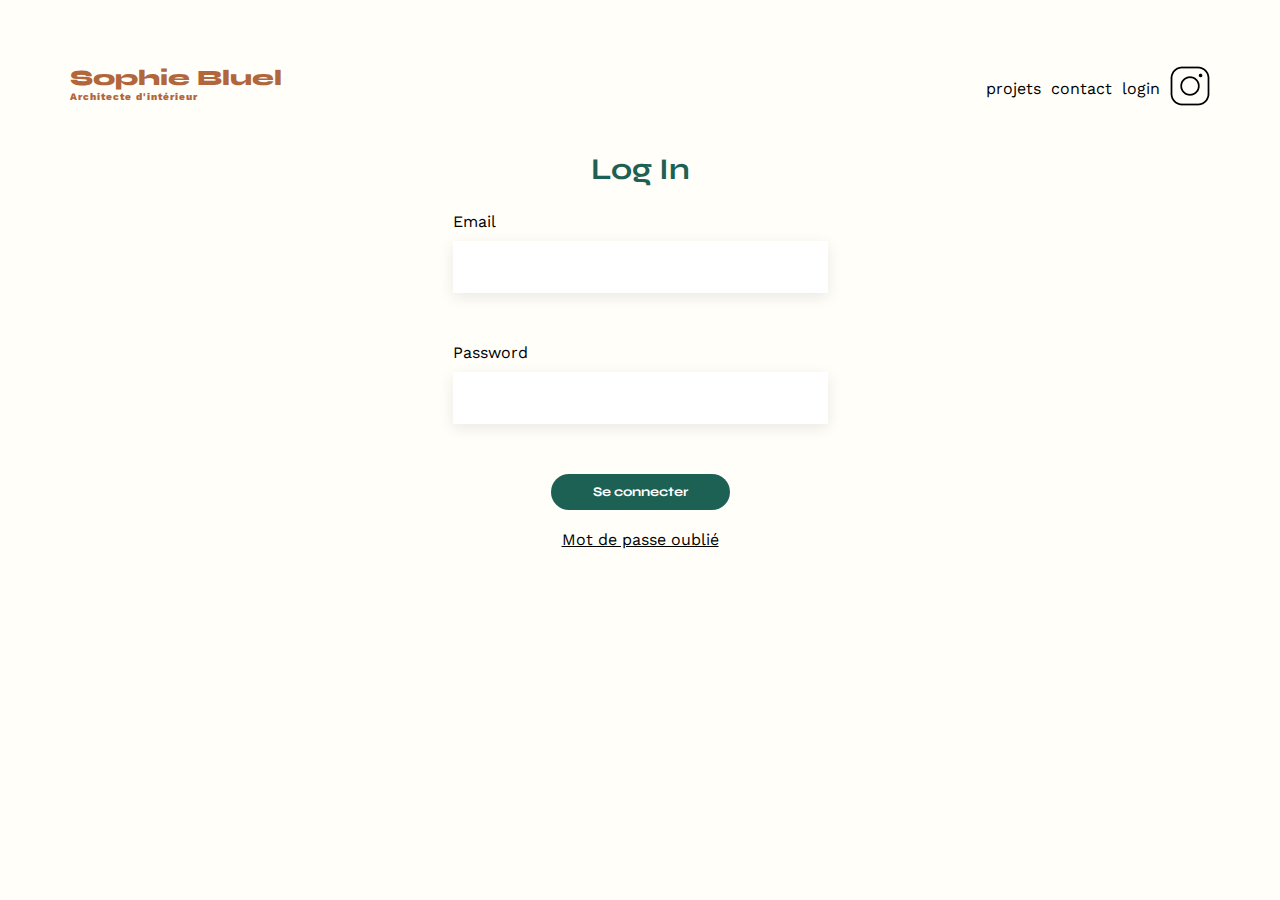
==== FrontEnd/login.html @ 8c27ca2c "first commit" ====
<!DOCTYPE html>
<html lang="en">
<head>
    <meta charset="UTF-8">
    <meta name="viewport" content="width=device-width, initial-scale=1.0">
    <link href="https://fonts.googleapis.com/css2?family=Syne:wght@700;800&family=Work+Sans&display=swap" rel="stylesheet">
    <link rel="stylesheet" href="/FrontEnd/assets/login.css">
    <script src="/FrontEnd/assets/index.js"></script>
    <title>Document</title>
</head>
<body>
    <!-- HEADER -->
    <header>
        <h1 class="logo">Sophie Bluel <span>Architecte d'intérieur</span></h1>
        <nav>
            <ul>
                <li>projets</li>
                <li>contact</li>
                <li>login</li>
                <li><img src="./assets/icons/instagram.png" alt="Instagram"></li>
            </ul>
        </nav>
    </header>

    <!--MAIN-->
    <main>
        <div class="container">
                <!-- Creastion du formulaire de connexion-->
              <div class="FormulaireConnexion">
                  <h2>Log In</h2>
                  <form action="#" id="formConnexion" method="post">
                      <div class="ZoneDeSaisie">
                          <div class="ZoneDeSaisieEmail">
                            <label>Email</label>
                            <input type="email" required id="email">
                          </div>
                          <div class="ZoneDeSaisieMdp">
                            <label >Password</label>
                            <input type="password" required id="password">
                          </div>
                      </div>
                      <div class="Connecter">
                        <button type="submit">Se connecter</button>
                      </div>
                      
                      <div class="MdpOublie">
                          <a href="#">Mot de passe oublié</a>
                      </div>
                  </form>
              </div>
        </div>
    </main>
    
</body>
</html>
---- FrontEnd/assets/login.css ----
* {
    font-family: 'Work Sans' ;
    text-decoration:none;
}

body {
    max-width: 1140px;
    margin: auto;
    background-color: #fffef8;
}

header {
    margin-top: 50px;
	display: flex;
	justify-content: space-between;
}

.logo {
    color: #B1663C;
    display: flex;
	flex-direction: column;
	font-family: 'Syne';
	font-size: 22px;
	font-weight: 800;
}

h1 > span {
	font-family: 'Work Sans';
	font-size:10px;
	letter-spacing: 0.1em;
}


nav ul {
    display: flex;
    flex-direction: row;
    align-items: center;
	list-style: none;
    gap: 10px;
}

li:hover {
	color: #B1663C;
}
/* Style du formulaire */
.FormulaireConnexion {
    display: flex;
    flex-direction: column;
    align-items: center;
}

.FormulaireConnexion h2 {
    font-family: 'Syne';
	font-weight: 700;
	font-size: 30px;
    color: #1D6154;
   line-height: 36px;
   text-align: center;
}

.ZoneDeSaisieEmail,.ZoneDeSaisieMdp{
    display: flex;
    flex-direction: column;
    gap: 10px;
}

.ZoneDeSaisieEmail input, .ZoneDeSaisieMdp input{
    width: 371px;
    height: 50px;
	font-size: 1.2em;
	border: none;
	box-shadow: 0px 4px 14px rgba(0, 0, 0, 0.09);
    margin-bottom: 50px;
}

.Connecter, .MdpOublie{
    width: 100%;
    display: flex;
    justify-content: center;
}

button {
    font-family: 'Syne';
    width: 179px;
    height: 36px;
    border-radius: 60px;
    background-color: #1D6154;
    color: white;
    font-weight: 700;
    border: transparent;
    margin-bottom: 20px;
}

.MdpOublie a {
    color: black;
    text-decoration: underline;
}
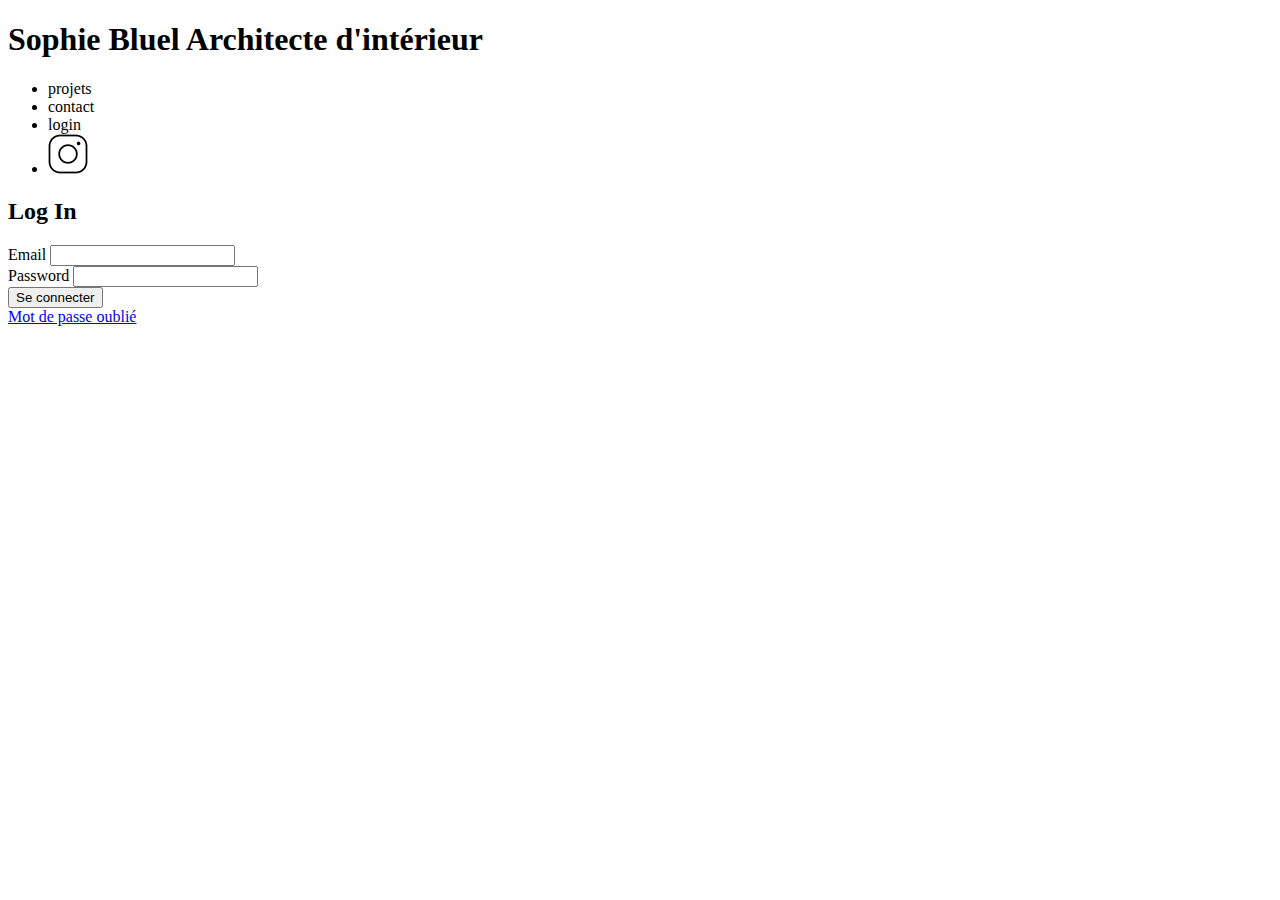
==== commit c38dafc7: "ajout du javascript pour la page de login" ====
--- a/FrontEnd/login.html
+++ b/FrontEnd/login.html
@@ -4,8 +4,8 @@
     <meta charset="UTF-8">
     <meta name="viewport" content="width=device-width, initial-scale=1.0">
     <link href="https://fonts.googleapis.com/css2?family=Syne:wght@700;800&family=Work+Sans&display=swap" rel="stylesheet">
-    <link rel="stylesheet" href="/FrontEnd/assets/login.css">
-    <script src="/FrontEnd/assets/index.js"></script>
+    <link rel="stylesheet" href="/assets/login.css">
+    <script src="/assets/login.js" defer></script>
     <title>Document</title>
 </head>
 <body>
@@ -32,11 +32,13 @@
                       <div class="ZoneDeSaisie">
                           <div class="ZoneDeSaisieEmail">
                             <label>Email</label>
-                            <input type="email" required id="email">
+                            <input type="email" id="email">
+                            <div id="error-message" style="color: red;"></div>
                           </div>
                           <div class="ZoneDeSaisieMdp">
                             <label >Password</label>
-                            <input type="password" required id="password">
+                            <input type="password" id="password">
+                            <div id="error-message" style="color: red;"></div>
                           </div>
                       </div>
                       <div class="Connecter">
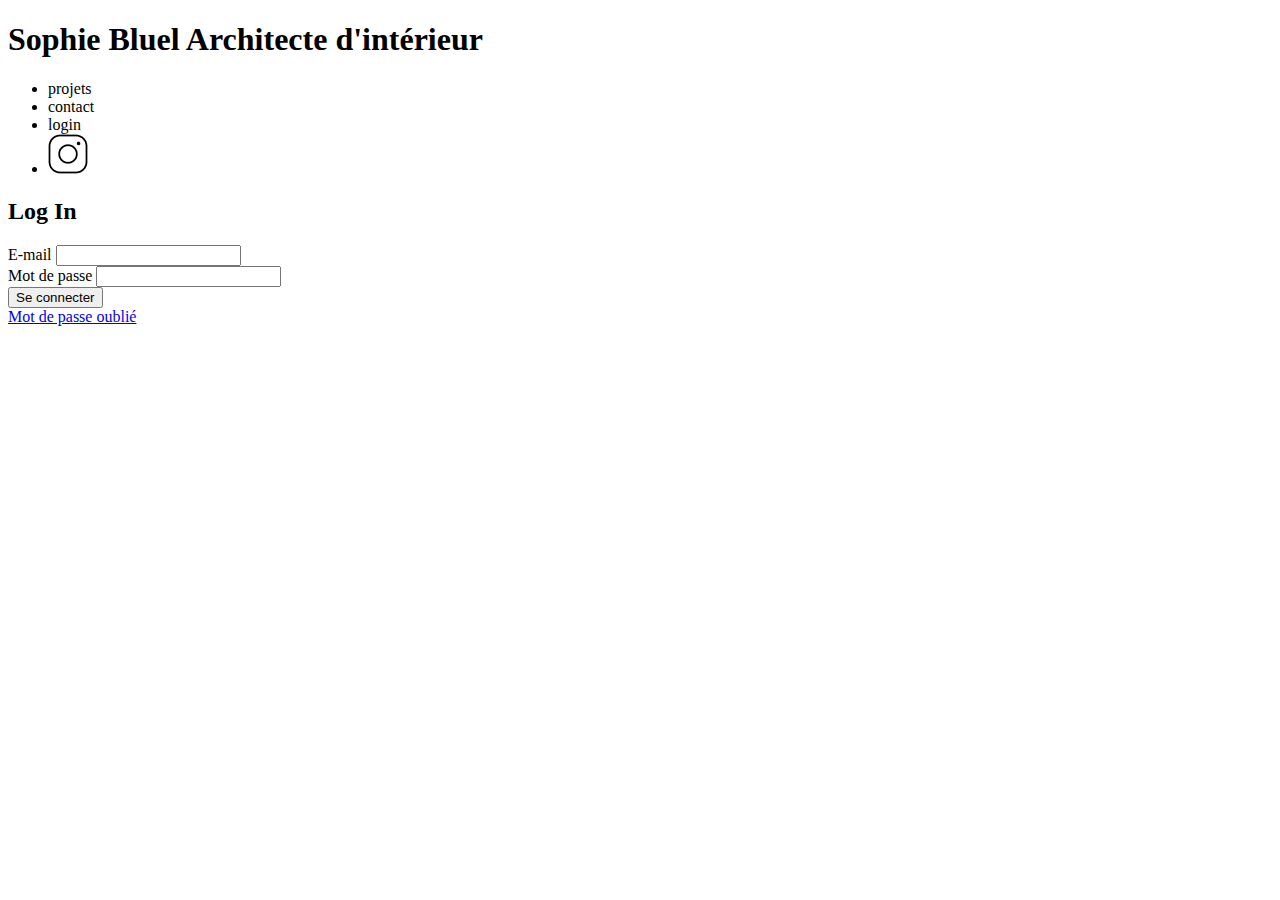
==== commit 83138d74: "first correction des dernier details" ====
--- a/FrontEnd/login.html
+++ b/FrontEnd/login.html
@@ -1,57 +1,59 @@
 <!DOCTYPE html>
 <html lang="en">
-<head>
-    <meta charset="UTF-8">
-    <meta name="viewport" content="width=device-width, initial-scale=1.0">
-    <link href="https://fonts.googleapis.com/css2?family=Syne:wght@700;800&family=Work+Sans&display=swap" rel="stylesheet">
-    <link rel="stylesheet" href="/assets/login.css">
+  <head>
+    <meta charset="UTF-8" />
+    <meta name="viewport" content="width=device-width, initial-scale=1.0" />
+    <link
+      href="https://fonts.googleapis.com/css2?family=Syne:wght@700;800&family=Work+Sans&display=swap"
+      rel="stylesheet"
+    />
+    <link rel="stylesheet" href="/assets/login.css" />
     <script src="/assets/login.js" defer></script>
     <title>Document</title>
-</head>
-<body>
+  </head>
+  <body>
     <!-- HEADER -->
     <header>
-        <h1 class="logo">Sophie Bluel <span>Architecte d'intérieur</span></h1>
-        <nav>
-            <ul>
-                <li>projets</li>
-                <li>contact</li>
-                <li>login</li>
-                <li><img src="./assets/icons/instagram.png" alt="Instagram"></li>
-            </ul>
-        </nav>
+      <h1 class="logo">Sophie Bluel <span>Architecte d'intérieur</span></h1>
+      <nav>
+        <ul>
+          <li>projets</li>
+          <li>contact</li>
+          <li>login</li>
+          <li><img src="./assets/icons/instagram.png" alt="Instagram" /></li>
+        </ul>
+      </nav>
     </header>
 
     <!--MAIN-->
     <main>
-        <div class="container">
-                <!-- Creastion du formulaire de connexion-->
-              <div class="FormulaireConnexion">
-                  <h2>Log In</h2>
-                  <form action="#" id="formConnexion" method="post">
-                      <div class="ZoneDeSaisie">
-                          <div class="ZoneDeSaisieEmail">
-                            <label>Email</label>
-                            <input type="email" id="email">
-                            <div id="error-message" style="color: red;"></div>
-                          </div>
-                          <div class="ZoneDeSaisieMdp">
-                            <label >Password</label>
-                            <input type="password" id="password">
-                            <div id="error-message" style="color: red;"></div>
-                          </div>
-                      </div>
-                      <div class="Connecter">
-                        <button type="submit">Se connecter</button>
-                      </div>
-                      
-                      <div class="MdpOublie">
-                          <a href="#">Mot de passe oublié</a>
-                      </div>
-                  </form>
+      <div class="container">
+        <!-- Creastion du formulaire de connexion-->
+        <div class="FormulaireConnexion">
+          <h2>Log In</h2>
+          <form action="#" id="formConnexion" method="post">
+            <div class="ZoneDeSaisie">
+              <div class="ZoneDeSaisieEmail">
+                <label>E-mail</label>
+                <input type="email" id="email" />
+                <div id="error-message" style="color: red"></div>
               </div>
+              <div class="ZoneDeSaisieMdp">
+                <label>Mot de passe</label>
+                <input type="password" id="password" />
+                <div id="error-message" style="color: red"></div>
+              </div>
+            </div>
+            <div class="Connecter">
+              <button type="submit">Se connecter</button>
+            </div>
+
+            <div class="MdpOublie">
+              <a href="#">Mot de passe oublié</a>
+            </div>
+          </form>
         </div>
+      </div>
     </main>
-    
-</body>
-</html>+  </body>
+</html>
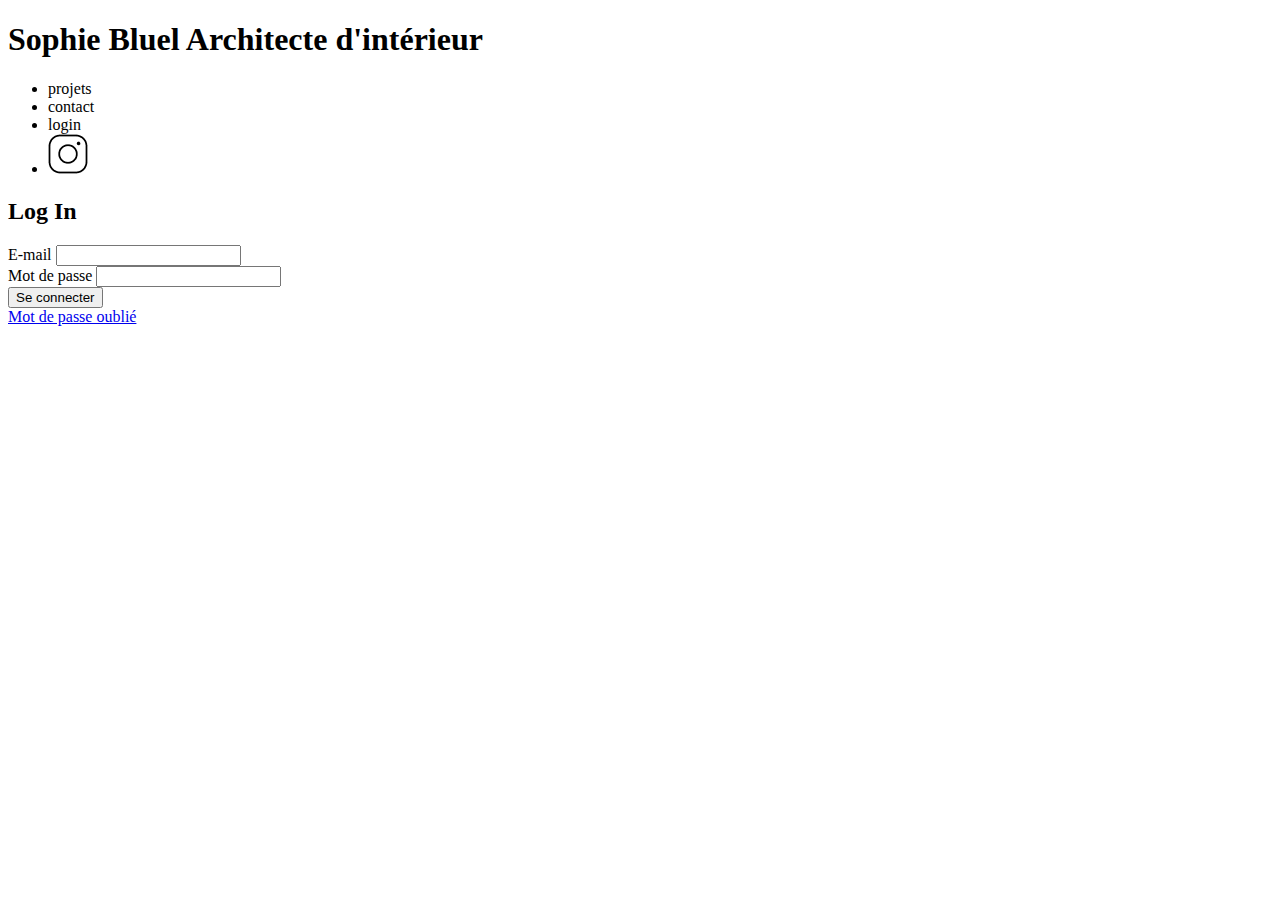
==== commit 8ee80e97: "correction pour validation du projet" ====
--- a/FrontEnd/login.html
+++ b/FrontEnd/login.html
@@ -3,6 +3,7 @@
   <head>
     <meta charset="UTF-8" />
     <meta name="viewport" content="width=device-width, initial-scale=1.0" />
+    <title>sophie-bluel Connexion</title>
     <link
       href="https://fonts.googleapis.com/css2?family=Syne:wght@700;800&family=Work+Sans&display=swap"
       rel="stylesheet"
@@ -19,7 +20,7 @@
         <ul>
           <li>projets</li>
           <li>contact</li>
-          <li>login</li>
+          <li id="login">login</li>
           <li><img src="./assets/icons/instagram.png" alt="Instagram" /></li>
         </ul>
       </nav>
